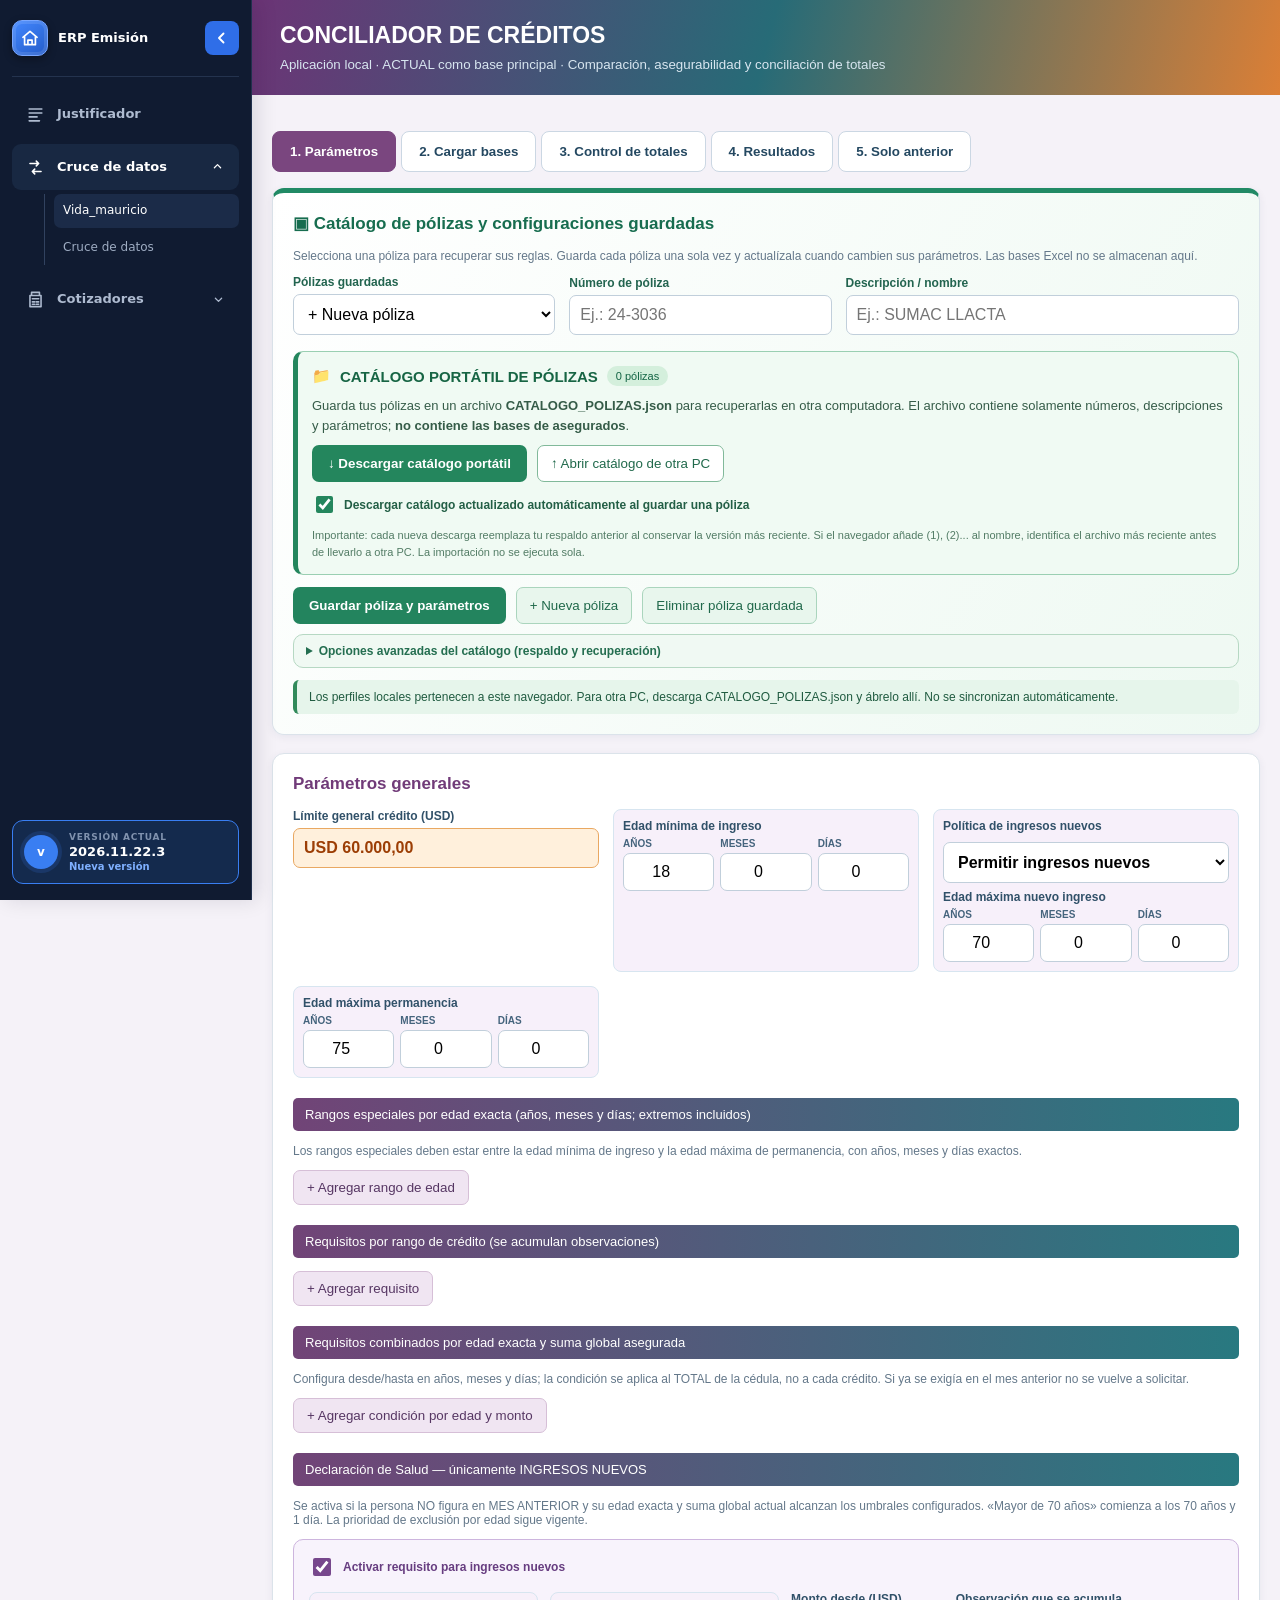
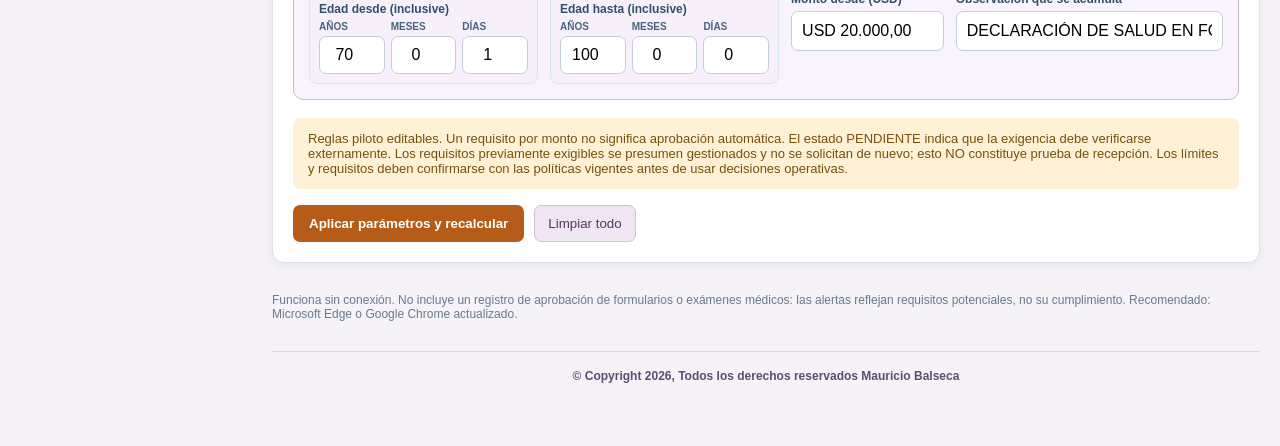
==== capturacion_facturacion.html @ f664c65d "Actualizacion proyecto modulo vida 2026" ====
<!doctype html><html lang="es"><head><meta charset="utf-8"><meta name="viewport" content="width=device-width, initial-scale=1"><title>Conciliador de Créditos | Catálogo portátil</title><!-- SECCIÓN 1: ESTILOS GENERALES Y APARIENCIA -->
<link rel="stylesheet" href="public/css/modules/vida_mauricio.css?v=20261122-3"><link rel="stylesheet" href="public/css/navigation.css?v=20261122-3"><script src="public/js/pages/navigation.js?v=20261122-3" defer></script></head><body>
<nav class="app-nav" aria-label="Herramientas principales"><a class="app-nav__brand" href="index.html">Herramientas Vida</a><div class="app-nav__links"><a class="app-nav__link" href="index.html">Justificador</a><a class="app-nav__link" href="cruce-datos.html">Cruce de datos</a><div class="app-nav__group"><button class="app-nav__group-toggle" type="button" aria-expanded="false" aria-controls="app-nav-cotizadores"><span class="app-nav__label">Cotizadores</span></button><div class="app-nav__submenu" id="app-nav-cotizadores" hidden><a class="app-nav__sublink" href="cotizador.html">Cotizador RC</a><a class="app-nav__sublink" href="cotizador-productos-cerrados.html">Productos Cerrados</a><a class="app-nav__sublink" href="macro-pesados.html">Macro Pesados</a></div></div></div></nav>
<!-- SECCIÓN 2: ENCABEZADO Y NAVEGACIÓN -->
<header class="top"><h1>CONCILIADOR DE CRÉDITOS</h1><small>Aplicación local · ACTUAL como base principal · Comparación, asegurabilidad y conciliación de totales</small></header><main class="wrap"><div class="tabs"><button class="active" data-tab="parametros">1. Parámetros</button><button data-tab="carga">2. Cargar bases</button><button data-tab="resumen">3. Control de totales</button><button data-tab="resultados">4. Resultados</button><button data-tab="salidas">5. Solo anterior</button></div>
<!-- SECCIÓN 4: PARÁMETROS EDITABLES Y REGLAS -->
<section class="pane active" id="parametros"><!-- V16: CATÁLOGO DE PÓLIZAS. Cada póliza guarda toda su parametrización de manera independiente. -->
<div class="panel policy-panel" id="policyCatalog">
  <h2><span aria-hidden="true">▣</span> Catálogo de pólizas y configuraciones guardadas</h2>
  <p class="hint">Selecciona una póliza para recuperar sus reglas. Guarda cada póliza una sola vez y actualízala cuando cambien sus parámetros. Las bases Excel no se almacenan aquí.</p>
  <div class="policy-grid">
    <div><label for="policyList">Pólizas guardadas</label><select id="policyList"><option value="">+ Nueva póliza</option></select></div>
    <div><label for="policyNumber">Número de póliza</label><input id="policyNumber" placeholder="Ej.: 24-3036" maxlength="50" autocomplete="off"></div>
    <div><label for="policyDescription">Descripción / nombre</label><input id="policyDescription" placeholder="Ej.: SUMAC LLACTA" maxlength="120" autocomplete="off"></div>
  </div>
  <!-- V24: El archivo JSON es el medio de traslado entre computadoras; no hay sincronización automática. -->
  <div class="portable-catalog" aria-label="Catálogo de pólizas portátil">
    <div class="portable-heading"><span aria-hidden="true">&#128193;</span><strong>CATÁLOGO PORTÁTIL DE PÓLIZAS</strong><span id="portableCount" class="portable-count">0 pólizas</span></div>
    <p>Guarda tus pólizas en un archivo <strong>CATALOGO_POLIZAS.json</strong> para recuperarlas en otra computadora. El archivo contiene solamente números, descripciones y parámetros; <strong>no contiene las bases de asegurados</strong>.</p>
    <div class="actions portable-actions">
      <button type="button" class="primary" id="portableDownload">&#8595; Descargar catálogo portátil</button>
      <button type="button" class="secondary" id="portableOpen">&#8593; Abrir catálogo de otra PC</button>
    </div>
    <label class="portable-auto"><input type="checkbox" id="portableAuto" checked> Descargar catálogo actualizado automáticamente al guardar una póliza</label>
    <small>Importante: cada nueva descarga reemplaza tu respaldo anterior al conservar la versión más reciente. Si el navegador añade (1), (2)... al nombre, identifica el archivo más reciente antes de llevarlo a otra PC. La importación no se ejecuta sola.</small>
  </div>
  <div class="actions policy-actions"><button type="button" class="primary" id="policySave">Guardar póliza y parámetros</button><button type="button" class="secondary" id="policyNew">+ Nueva póliza</button><button type="button" class="secondary" id="policyDelete">Eliminar póliza guardada</button></div><details class="policy-tools"><summary>Opciones avanzadas del catálogo (respaldo y recuperación)</summary><p class="hint">Puedes exportar un respaldo de las pólizas o recuperar tus configuraciones en otro equipo.</p><div class="actions"><button type="button" class="secondary" id="policyBackup">Respaldar catálogo (.json)</button><button type="button" class="secondary" id="policyImportButton">Importar catálogo (.json)</button></div></details><input type="file" id="policyImport" accept=".json,application/json" hidden><div class="actions policy-actions" style="display:none"></div>
  <div id="policyMessage" role="status" class="policy-message" aria-live="polite">Los perfiles locales pertenecen a este navegador. Para otra PC, descarga CATALOGO_POLIZAS.json y ábrelo allí. No se sincronizan automáticamente.</div>
</div>
<div class="panel"><h2>Parámetros generales</h2><div class="grid"><!-- V20: el monto de crédito es el primer parámetro editable. --><div><label>Límite general crédito (USD)</label><input type="text" id="limite" value="USD 60.000,00" inputmode="decimal" autocomplete="off" title="Importe en USD, por ejemplo USD 40.000,01"></div><div class="age-config"><label>Edad mínima de ingreso</label><div class="age-parts"><div><small>AÑOS</small><input type="number" id="min" value="18" min="0" step="1"></div><div><small>MESES</small><input type="number" id="minMes" value="0" min="0" max="11" step="1"></div><div><small>DÍAS</small><input type="number" id="minDia" value="0" min="0" max="30" step="1"></div></div></div><div class="age-config"><label>Política de ingresos nuevos</label>
<select id="allowNewEntries" aria-label="Política de ingresos nuevos" style="width:100%;font-weight:650;margin:4px 0 7px"><option value="si">Permitir ingresos nuevos</option><option value="no">No permitir ingresos nuevos — solo permanencia</option></select>
<div id="newAgePanel"><label>Edad máxima nuevo ingreso</label><div class="age-parts"><div><small>AÑOS</small><input type="number" id="maxNuevo" value="70" min="0" step="1"></div><div><small>MESES</small><input type="number" id="maxNuevoMes" value="0" min="0" max="11" step="1"></div><div><small>DÍAS</small><input type="number" id="maxNuevoDia" value="0" min="0" max="30" step="1"></div></div></div></div><div class="age-config"><label>Edad máxima permanencia</label><div class="age-parts"><div><small>AÑOS</small><input type="number" id="maxPerm" value="75" min="0" max="100" step="1"></div><div><small>MESES</small><input type="number" id="maxPermMes" value="0" min="0" max="11" step="1"></div><div><small>DÍAS</small><input type="number" id="maxPermDia" value="0" min="0" max="30" step="1"></div></div></div></div><div class="sectiontitle">Rangos especiales por edad exacta (años, meses y días; extremos incluidos)</div><p class="hint">Los rangos especiales deben estar entre la edad mínima de ingreso y la edad máxima de permanencia, con años, meses y días exactos.</p><div id="ageRanges"></div><button class="secondary" id="addAge">+ Agregar rango de edad</button><div class="sectiontitle">Requisitos por rango de crédito (se acumulan observaciones)</div><div id="guaranteeRanges"></div><button class="secondary" id="addGuarantee">+ Agregar requisito</button><div class="sectiontitle">Requisitos combinados por edad exacta y suma global asegurada</div><p class="hint">Configura desde/hasta en años, meses y días; la condición se aplica al TOTAL de la cédula, no a cada crédito. Si ya se exigía en el mes anterior no se vuelve a solicitar.</p><div id="combinedRanges"></div><button class="secondary" id="addCombined">+ Agregar condición por edad y monto</button><!-- V14: REGLA ADICIONAL EXCLUSIVA PARA INGRESOS NUEVOS. No altera las reglas históricas. -->
<div class="sectiontitle">Declaración de Salud — únicamente INGRESOS NUEVOS</div>
<p class="hint">Se activa si la persona NO figura en MES ANTERIOR y su edad exacta y suma global actual alcanzan los umbrales configurados. «Mayor de 70 años» comienza a los 70 años y 1 día. La prioridad de exclusión por edad sigue vigente.</p>
<div class="new-entry-config"><label class="new-entry-check"><input type="checkbox" id="newOnlyEnabled" checked> Activar requisito para ingresos nuevos</label><div class="new-entry-grid">
<div class="age-config"><label>Edad desde (inclusive)</label><div class="age-parts"><div><small>AÑOS</small><input type="number" min="0" max="100" step="1" id="newOnlyFromY" value="70"></div><div><small>MESES</small><input type="number" min="0" max="11" step="1" id="newOnlyFromM" value="0"></div><div><small>DÍAS</small><input type="number" min="0" max="30" step="1" id="newOnlyFromD" value="1"></div></div></div>
<div class="age-config"><label>Edad hasta (inclusive)</label><div class="age-parts"><div><small>AÑOS</small><input type="number" min="0" max="100" step="1" id="newOnlyToY" value="100"></div><div><small>MESES</small><input type="number" min="0" max="11" step="1" id="newOnlyToM" value="0"></div><div><small>DÍAS</small><input type="number" min="0" max="30" step="1" id="newOnlyToD" value="0"></div></div></div>
<div><label>Monto desde (USD)</label><input type="text" id="newOnlyAmount" inputmode="decimal" value="USD 20.000,00"></div>
<div><label>Observación que se acumula</label><input type="text" id="newOnlyObs" value="DECLARACIÓN DE SALUD EN FORMULARIO DE ASEGURABILIDAD"></div>
</div></div>
<div class="notice warn">Reglas piloto editables. Un requisito por monto no significa aprobación automática. El estado PENDIENTE indica que la exigencia debe verificarse externamente. Los requisitos previamente exigibles se presumen gestionados y no se solicitan de nuevo; esto NO constituye prueba de recepción. Los límites y requisitos deben confirmarse con las políticas vigentes antes de usar decisiones operativas.</div><div class="actions"><button class="primary" id="recalc">Aplicar parámetros y recalcular</button><button class="secondary" id="clearAllParams">Limpiar todo</button></div></div></section>
<!-- SECCIÓN 3: CARGA Y COMPARACIÓN DE BASES -->
<section class="pane" id="carga"><div class="panel"><h2>Seleccionar archivos Excel</h2><div class="twocol upload-separated"><div class="upload-card upload-current"><label>BASE ACTUAL (.xlsx)</label><input id="actualFile" type="file" accept=".xlsx"><div class="paste-area"><label for="actualPaste">O pegar BASE ACTUAL desde Excel (Ctrl+C → Ctrl+V)</label><textarea id="actualPaste" rows="6" spellcheck="false" placeholder="CÉDULA	NOMBRES COMPLETOS	FECHA DE NACIMIENTO	MONTO ACTUAL
0101234567	NOMBRE APELLIDO	13/09/2018	USD 5.000,00"></textarea><p class="hint">Copia las cuatro columnas de Excel, con o sin títulos. Si pegas datos, se usarán en lugar del archivo seleccionado.</p></div><p class="hint">Debe contener CÉDULA, NOMBRES, FECHA DE NACIMIENTO y MONTO ACTUAL. Se conservan todas las filas.</p><a class="secondary template-link" download="Plantilla_ACTUAL.xlsx" href="public/templates/Plantilla_ACTUAL.xlsx">⬇ Descargar plantilla ACTUAL (.xlsx)</a></div><div class="upload-card upload-previous"><label>MES ANTERIOR (.xlsx)</label><input id="anteriorFile" type="file" accept=".xlsx"><div class="paste-area"><label for="anteriorPaste">O pegar MES ANTERIOR desde Excel (Ctrl+C → Ctrl+V)</label><textarea id="anteriorPaste" rows="6" spellcheck="false" placeholder="CÉDULA	NOMBRES COMPLETOS	MONTO ANTERIOR
0101234567	NOMBRE APELLIDO	USD 4.500,00"></textarea><p class="hint">Copia las tres columnas de Excel, con o sin títulos. Si pegas datos, se usarán en lugar del archivo seleccionado.</p></div><p class="hint">Debe contener CÉDULA, NOMBRES COMPLETOS y MONTO ANTERIOR. No requiere fecha de nacimiento.</p><a class="secondary template-link" download="Plantilla_MES_ANTERIOR.xlsx" href="public/templates/Plantilla_MES_ANTERIOR.xlsx">⬇ Descargar plantilla MES ANTERIOR (.xlsx)</a></div></div><input type="hidden" id="corte" value=""><div class="actions"><button class="primary" id="process">Procesar y conciliar bases</button><button class="secondary" id="reset">Limpiar todo</button></div><div id="cutoffSummary" class="cutoff-summary" hidden></div><div id="status" class="notice">Los archivos se procesan dentro de este navegador. No se envían a un servidor.</div></div><div class="panel"><h2>Reglas de integridad</h2><p>La base ACTUAL es la única que define las filas exportadas en RESULTADOS. Los totales por cédula se muestran solo en la primera fila correspondiente y también en la hoja TOTALES POR CEDULA, para evitar sumarlos varias veces. Las cédulas repetidas se conservan, mientras que los límites y la comparación se calculan por suma global de cédula.</p><p>El total de MONTO ACTUAL debe coincidir con la suma de RESULTADOS. Los registros que desaparecieron se muestran por separado y se incluyen en la conciliación de la variación global.</p></div></section>
<!-- V23: Fecha de corte operativa por procesamiento, ajena a parámetros guardados -->
<dialog id="cutoffDialog" class="cutoff-modal" aria-labelledby="cutoffTitle">
  <form method="dialog" id="cutoffForm">
    <div class="cutoff-icon">📅</div>
    <h2 id="cutoffTitle">Fecha de corte de edad</h2>
    <p>Selecciona la fecha de corte correspondiente a las bases de este mes. Se utilizará para calcular edades y validar los límites; no modificará las reglas guardadas de la póliza.</p>
    <label for="cutoffInput">FECHA DE CORTE PARA ESTA CONCILIACIÓN</label>
    <input type="date" id="cutoffInput" required>
    <div class="actions"><button type="button" class="secondary" id="cutoffCancel">Cancelar</button><button type="submit" class="primary" id="cutoffAccept">Confirmar fecha y procesar</button></div>
  </form>
</dialog>
<!-- SECCIÓN 5: CONTROL DE TOTALES -->
<section class="pane" id="resumen"><div id="cutoffSummaryControl" class="cutoff-summary" hidden></div><div class="grid" id="cards"></div><div class="twocol"><div class="panel"><h2>Conciliación de movimiento</h2><div id="movement"></div></div><div class="panel"><h2>Distribución de decisiones</h2><div id="decisions"></div></div></div><div class="panel"><h2>Controles de integridad</h2><div id="checks"></div><div class="actions"><button class="primary" id="exportAll">Descargar reporte Excel (.xlsx)</button><button class="secondary" id="exportCSV">Descargar RESULTADOS (.csv)</button><button class="secondary" id="exportMass">Descargar CARGA MASIVA (.txt)</button></div></div></section>
<!-- SECCIÓN 6: RESULTADOS INDIVIDUALES -->
<section class="pane" id="resultados"><div class="panel"><h2>Resultados por crédito individual</h2><div class="rowtools"><div><label>Buscar cédula o nombre</label><input id="search" placeholder="Buscar..."></div><div><label>Estado de carga</label><select id="decisionFilter"><option value="">Todos</option><option>APTO PARA CARGA</option><option>PENDIENTE DE REQUISITOS</option><option>SUPERA EL LÍMITE DE CRÉDITO</option><option>SUPERA LA EDAD MÁXIMA DE INGRESO</option><option>OTRAS VALIDACIONES / REVISAR</option><option value="INGRESOS NUEVOS">INGRESOS NUEVOS</option><option value="NO PERMITE INGRESOS NUEVOS">NO PERMITE INGRESOS NUEVOS</option></select></div><button class="secondary" id="downloadFiltered">Exportar resultados filtrados</button></div><p class="hint">Los motivos de exclusión se muestran por separado. Si coinciden varias causas, todas permanecen en OBSERVACIONES y el registro aparece en cada filtro correspondiente.</p><p id="count" class="hint"></p><div class="tablewrap"><table><thead><tr><th>FILA</th><th>CÉDULA</th><th>ESTADO CÉDULA</th><th>NOMBRES COMPLETOS</th><th>FECHA NAC.</th><th>EDAD A/M/D</th><th>MONTO ACTUAL</th><th>SUMA GLOBAL ACTUAL</th><th>SUMA GLOBAL ANTERIOR</th><th>DIFERENCIA GLOBAL</th><th>VARIACIÓN</th><th>OBSERVACIONES</th><th>DECISIÓN</th></tr></thead><tbody id="resultBody"></tbody></table></div></div></section>
<!-- SECCIÓN 7: REGISTROS QUE SOLO CONSTAN EN EL MES ANTERIOR -->
<section class="pane" id="salidas"><div class="panel"><h2>Cédulas existentes únicamente en MES ANTERIOR</h2><p>Estos créditos no se incorporan artificialmente a la base actual, pero sus salidas sí afectan la conciliación global.</p><div class="tablewrap"><table><thead><tr><th>CÉDULA</th><th>NOMBRES COMPLETOS</th><th>TOTAL ANTERIOR</th></tr></thead><tbody id="missingBody"></tbody></table></div></div></section><p class="foot">Funciona sin conexión. No incluye un registro de aprobación de formularios o exámenes médicos: las alertas reflejan requisitos potenciales, no su cumplimiento. Recomendado: Microsoft Edge o Google Chrome actualizado.</p><footer class="legal-footer">© Copyright 2026, Todos los derechos reservados Mauricio Balseca</footer></main>
<!-- SECCIÓN 8: BIBLIOTECA JSZIP INTEGRADA PARA FUNCIONAMIENTO SIN INTERNET: conservar licencia original -->
<script src="public/js/vendor/jszip-3.10.1.min.js"></script>
<!-- SECCIÓN 9: APLICACIÓN: lectura, validación, cálculo, cuadre y exportación -->
<script src="public/js/modules/vida_mauricio.js?v=20261122-3"></script></body></html>
---- public/css/modules/vida_mauricio.css ----
:root{font-family:Arial,sans-serif;color:#18324a;background:#f2f5f9}*{box-sizing:border-box}body{margin:0}.top{background:#142e48;color:white;padding:22px 28px}.top h1{margin:0 0 6px;font-size:23px}.top small{color:#d8e6f0}.wrap{max-width:1500px;margin:20px auto;padding:0 20px}.tabs{display:flex;gap:5px;flex-wrap:wrap;margin:16px 0}.tabs button{border:1px solid #cbd7e3;padding:12px 17px;background:white;color:#244861;cursor:pointer;font-weight:bold;border-radius:8px}.tabs button.active{background:#183b59;color:white}.pane{display:none}.pane.active{display:block}.panel{background:white;padding:20px;border:1px solid #dbe3ea;border-radius:12px;margin-bottom:18px;box-shadow:0 2px 8px #142e4810}.panel h2{margin:0 0 15px;font-size:17px}.grid{display:grid;grid-template-columns:repeat(auto-fit,minmax(230px,1fr));gap:14px}.metric{background:white;border:1px solid #dce6ef;border-radius:10px;padding:16px}.metric b{font-size:23px;display:block;margin:8px 0}.metric small{color:#576d7c}.metric.positive b{color:#087653}.metric.danger b{color:#ad2a28}label{font-size:12px;color:#315169;font-weight:bold;display:block;margin-bottom:5px}input,select{padding:10px;width:100%;border:1px solid #c1cfdb;border-radius:7px;font:inherit;background:white}input[type=file]{background:#f8fbfe}input[type=number]{font-variant-numeric:tabular-nums}button.primary{background:#1871ae;color:white;border:0;padding:11px 16px;border-radius:7px;font-weight:bold;cursor:pointer}button.secondary{background:#e8f0f7;border:1px solid #cad9e5;color:#244761;padding:9px 13px;border-radius:7px;cursor:pointer}button:disabled{opacity:.45;cursor:not-allowed}.actions{display:flex;flex-wrap:wrap;gap:10px;margin-top:16px}.notice{padding:13px 15px;border-radius:7px;background:#e8f2fb;color:#224962;margin:14px 0;font-size:13px}.error{background:#ffe7e7;color:#8a2525}.good{background:#e0f4e9;color:#146144}.warn{background:#fff1d5;color:#76500e}.tablewrap{overflow:auto;max-height:550px;border:1px solid #dbe3e9;border-radius:8px}table{border-collapse:collapse;width:100%;font-size:12px}td,th{padding:9px 10px;border-bottom:1px solid #e6edf2;text-align:left;white-space:nowrap}th{position:sticky;top:0;background:#17334e;color:white;z-index:1}tr:nth-child(even){background:#f6f9fc}.tag{border-radius:6px;padding:4px 7px;font-weight:bold;background:#e2effb;color:#1a5076;white-space:nowrap}.tag.r{background:#fee3e3;color:#a23a32}.tag.y{background:#fff0c9;color:#77531b}.tag.g{background:#dff6e6;color:#14743e}.kpirow{display:flex;justify-content:space-between;border-bottom:1px solid #e5ecf1;padding:10px 0;gap:10px}.kpirow strong{font-variant-numeric:tabular-nums}.hint{color:#64788a;font-size:12px}.sectiontitle{background:#18324a;color:white;padding:9px 12px;border-radius:5px;font-size:13px;margin:20px 0 13px}.twocol{display:grid;grid-template-columns:1fr 1fr;gap:16px}@media(max-width:700px){.twocol{grid-template-columns:1fr}}.state{font-size:13px;margin-top:12px}.green{color:#007a45}.red{color:#af2c2c} .foot{font-size:12px;color:#687b8b;margin:30px 0} .alignright{text-align:right} .narrow{max-width:150px} .pill{display:inline-block;background:#e9eef5;border-radius:5px;padding:4px 8px;margin:2px;font-size:11px} .rowtools{display:flex;gap:9px;align-items:end;flex-wrap:wrap}.rowtools>div{min-width:170px;flex:1}
 .age-parts{display:grid;grid-template-columns:repeat(3,minmax(0,1fr));gap:6px}.age-parts small{display:block;font-size:10px;font-weight:bold;color:#45647d;margin-bottom:4px}.age-parts input{padding:9px 5px;text-align:center}.age-config{background:#f5f9fd;border:1px solid #d7e5f0;border-radius:8px;padding:9px} 
/* ===== V6 | SEPARACIÓN VISUAL DE ARCHIVOS ===== */
.upload-separated{gap:20px}.upload-card{padding:18px;border-radius:12px;border:1px solid #cbd8e3;min-width:0}.upload-current{background:#e9f7f2;border-left:6px solid #218a6c}.upload-previous{background:#fff1e4;border-left:6px solid #df8937}.upload-current label{color:#126e52}.upload-previous label{color:#995019}
/* ===== V6 | PIE DE PÁGINA ===== */
.legal-footer{text-align:center;margin:20px 0 26px;padding:17px 10px;border-top:1px solid #d4d9e5;color:#5b4e72;font-size:12px;font-weight:600}
 .pagination{justify-content:flex-end;margin:8px 0 12px}.pagination button{min-width:110px}.pagination .hint{min-width:125px;text-align:center}#limite{font-weight:700;color:#aa5000;background:#fff0dc;border-color:#ecb079} .template-link{display:inline-block;margin-top:12px;padding:9px 12px;border:1px solid #8ab3c7;border-radius:7px;background:#fff;color:#19364b;font-weight:700;text-decoration:none}.template-link:hover{background:#edf6fa} /* V14 — nueva sección: visualmente separada de los requisitos existentes. */
.new-entry-config{border:1px solid #cdb5de;background:#f8f3fc;padding:15px;border-radius:10px;margin:8px 0 18px}
.new-entry-check{display:flex!important;gap:9px;align-items:center;font-weight:700;color:#673d80;margin-bottom:13px}
.new-entry-check input{width:18px;height:18px;accent-color:#77478c}
.new-entry-grid{display:grid;grid-template-columns:1.2fr 1.2fr .8fr 1.4fr;gap:12px;align-items:start}
.new-entry-grid input{width:100%;min-width:0}
@media(max-width:1100px){.new-entry-grid{grid-template-columns:repeat(2,minmax(0,1fr))}}
@media(max-width:650px){.new-entry-grid{grid-template-columns:1fr}}

/* V16 — Catálogo de pólizas: identidad visible, persistencia y respaldo. */
.policy-panel{border-top:5px solid #78518e;background:linear-gradient(120deg,#fff,#fbf6ff)}
.policy-grid{display:grid;grid-template-columns:minmax(230px,1fr) minmax(190px,1fr) minmax(250px,1.5fr);gap:14px;align-items:end}
.policy-grid input,.policy-grid select{background:#fff}
.policy-actions{margin-top:12px}.policy-message{background:#edf5f8;border-left:4px solid #2d858e;padding:10px 12px;border-radius:6px;font-size:12px;color:#355369;margin-top:12px}
.policy-message.ok{background:#e7f8ed;border-color:#339766}.policy-message.bad{background:#fff0e9;border-color:#c95d33}
@media(max-width:900px){.policy-grid{grid-template-columns:1fr}}

/* V18: herramientas opcionales y campos monetarios de reglas */
.policy-tools{margin-top:10px;border:1px solid #dccce0;border-radius:10px;background:#faf7fc;padding:9px 12px;}
.policy-tools summary{cursor:pointer;color:#704480;font-weight:650;font-size:12px;}
.policy-tools .actions{margin-top:8px;}
input[data-money="1"]{background:#fff1df;border-color:#e9b67c;color:#ae4d08;font-weight:650;font-variant-numeric:tabular-nums;}

:root{color:#28343f;background:#f5f2f8}.top{background:linear-gradient(105deg,#6c3476,#276b77,#db7f36)}.tabs button.active{background:#7a467f;border-color:#7a467f}.sectiontitle{background:linear-gradient(90deg,#714477,#287980)!important}table th{background:#26777d!important}tbody tr:nth-child(even){background:#f4eff7}button.primary{background:#b55d18!important}button.secondary{background:#f0e5f2;border-color:#d6bfd7;color:#563663}.metric:nth-child(4n+1){border-left:5px solid #df8841;background:#fff7ec}.metric:nth-child(4n+2){border-left:5px solid #2e958d;background:#ebf8f5}.metric:nth-child(4n+3){border-left:5px solid #9d71b3;background:#f8f0fc}.metric:nth-child(4n+4){border-left:5px solid #cf6593;background:#fff0f6}#limite{background:#fff0dc!important;color:#9c3e05;font-weight:bold;border-color:#e9a862}#resultBody tr td:nth-child(7){background:#fff0dc;color:#9c3e05;font-weight:bold} .panel h2{color:#713b79}.age-config{background:#f7f0fa}
/* V14 — nueva sección: visualmente separada de los requisitos existentes. */
.new-entry-config{border:1px solid #cdb5de;background:#f8f3fc;padding:15px;border-radius:10px;margin:8px 0 18px}
.new-entry-check{display:flex!important;gap:9px;align-items:center;font-weight:700;color:#673d80;margin-bottom:13px}
.new-entry-check input{width:18px;height:18px;accent-color:#77478c}
.new-entry-grid{display:grid;grid-template-columns:1.2fr 1.2fr .8fr 1.4fr;gap:12px;align-items:start}
.new-entry-grid input{width:100%;min-width:0}
@media(max-width:1100px){.new-entry-grid{grid-template-columns:repeat(2,minmax(0,1fr))}}
@media(max-width:650px){.new-entry-grid{grid-template-columns:1fr}}

/* V19: Pegado desde Excel. Cada fuente mantiene su identidad visual. */
.paste-area{margin-top:14px;padding:13px;border-top:2px dashed #b9cbd2;background:rgba(255,255,255,.55);border-radius:8px}
.paste-area label{font-size:12px;margin-bottom:9px}
.paste-area textarea{display:block;width:100%;min-height:125px;padding:11px;font:12px/1.55 Consolas,monospace;resize:vertical;border:1px solid #b8cadb;border-radius:8px;background:#fff;white-space:pre;tab-size:4}
.paste-area textarea:focus{outline:2px solid #8b69a6;outline-offset:1px}
.paste-area .hint{margin-bottom:0;line-height:1.5}

/* ===== V20 | CATÁLOGO DE PÓLIZAS EN VERDE ===== */
.policy-panel{border-top:5px solid #218a65;background:linear-gradient(120deg,#ffffff,#eef9f2)}
.policy-panel h2{color:#176d4f!important}
.policy-panel .policy-grid label{color:#22644f}
.policy-panel .policy-grid input:focus,.policy-panel .policy-grid select:focus{outline:2px solid #51ab82;outline-offset:1px}
.policy-panel #policySave{background:#23845e!important}
.policy-panel #policyNew,.policy-panel #policyDelete{background:#e8f6ed;border-color:#aad5bd;color:#20694b}
.policy-panel .policy-tools{background:#f0f9f3;border-color:#b6d8c3}
.policy-panel .policy-tools summary{color:#246e50}
.policy-panel .policy-message{background:#e6f5eb;border-left-color:#328a5b;color:#205b40}
.policy-panel .policy-message.ok{background:#e0f4e8;border-left-color:#238453}
.policy-panel .policy-message.bad{background:#fff0e9;border-left-color:#c95d33}
/* V23: fecha de corte solicitada al procesar, fuera de póliza */
.cutoff-modal{border:1px solid #bcd8cc;border-top:6px solid #1d906f;border-radius:16px;padding:25px;max-width:470px;width:calc(100% - 32px);box-shadow:0 20px 70px #102b3840;color:#183b39;background:white}
.cutoff-modal::backdrop{background:rgba(16,35,48,.58)}.cutoff-modal h2{margin:5px 0 12px;color:#1b7058;font-size:21px}.cutoff-modal p{font-size:13px;line-height:1.6;color:#536b76;margin:0 0 20px}.cutoff-modal label{color:#175d49}.cutoff-modal input{font-size:17px;margin-bottom:6px}.cutoff-modal .actions{justify-content:flex-end}.cutoff-icon{font-size:28px}
.cutoff-summary{border-left:5px solid #1d906f;border-radius:8px;background:#e9f8f1;padding:13px 16px;margin-top:12px;color:#155d48;font-weight:700;font-size:13px}

/* V24: Catálogo portátil visible. No modifica el motor de conciliación. */
.portable-catalog{border:1px solid #9acfb2;border-left:5px solid #24865d;background:#f0faf3;border-radius:10px;padding:14px;margin-top:16px}
.portable-heading{display:flex;align-items:center;gap:9px;flex-wrap:wrap;color:#176544;font-size:15px}
.portable-count{font-size:11px;border-radius:25px;padding:4px 9px;background:#d4efdc;color:#126443}
.portable-catalog p{font-size:13px;color:#355c48;line-height:1.5;margin:10px 0}
.portable-catalog .actions{margin:10px 0}
.portable-catalog #portableDownload{background:#24865d!important}
.portable-catalog #portableOpen{background:#fff!important;color:#20694b;border:1px solid #81b99a}
.portable-auto{display:flex;align-items:center;gap:8px;font-size:12px;color:#235f46;font-weight:600;margin:11px 0}
.portable-auto input{width:17px;height:17px;accent-color:#24865d;flex:none}
.portable-catalog small{font-size:11px;color:#527c65;line-height:1.5;display:block}

/* V27: separación por emisor y catálogo protegido sin alterar el motor. */
.version-badge{font-size:13px;opacity:.82;margin-left:6px}
.policy-grid{grid-template-columns:minmax(230px,1fr) minmax(190px,1fr) minmax(250px,1.5fr)}
.issuer-picker{grid-column:1 / -1;background:#e8f8ee;border:1px solid #a6d7bd;border-radius:9px;padding:12px}
.issuer-picker select{max-width:650px;border-color:#79bc97;font-weight:650}
.catalog-lock{max-width:560px;margin:0 auto;padding:22px;border:1px solid #b8dcca;background:#f1faf4;border-radius:12px}
.catalog-lock input{max-width:100%}.catalog-lock p{line-height:1.5}
.catalog-unlocked{display:none}.catalog-unlocked.active{display:block}
.catalog-locked.hidden{display:none}
.catalog-toolbar{display:flex;gap:12px;flex-wrap:wrap;align-items:center}
.catalog-toolbar button{margin-top:4px}
#newOnlyDetails[hidden]{display:none!important}
@media(max-width:850px){.policy-grid{grid-template-columns:1fr}}
---- public/css/navigation.css ----
/* Navegacion compartida: primero se define la barra y luego su modo lateral. */
.app-nav {
  position: sticky;
  top: 0;
  z-index: 1000;
  display: flex;
  align-items: center;
  justify-content: space-between;
  gap: 16px;
  padding: 10px clamp(14px, 3vw, 28px);
  background: #102a43;
  color: #fff;
  border-bottom: 1px solid #274c6b;
  box-shadow: 0 2px 12px #0b1f3326;
  font-family: system-ui, -apple-system, BlinkMacSystemFont, "Segoe UI", sans-serif;
}
.app-nav__brand {
  color: #fff;
  font-size: 15px;
  font-weight: 750;
  text-decoration: none;
  white-space: nowrap;
}
.app-nav__links {
  display: flex;
  flex-wrap: wrap;
  justify-content: flex-end;
  gap: 8px;
}
.app-nav__link {
  display: inline-flex;
  align-items: center;
  min-height: 38px;
  padding: 7px 13px;
  border: 1px solid #55758f;
  border-radius: 8px;
  color: #eaf4fb;
  font-size: 14px;
  font-weight: 650;
  line-height: 1.2;
  text-decoration: none;
}
.app-nav__link:hover {
  background: #1e4868;
  border-color: #8bb7d4;
}
.app-nav__link[aria-current="page"] {
  background: #fff;
  border-color: #fff;
  color: #173b59;
}
.app-nav__link:focus-visible,
.app-nav__brand:focus-visible {
  outline: 3px solid #fbbf24;
  outline-offset: 2px;
}
@media (max-width: 620px) {
  .app-nav {
    align-items: stretch;
    flex-direction: column;
    gap: 8px;
  }
  .app-nav__links {
    display: grid;
    grid-template-columns: 1fr 1fr;
  }
  .app-nav__link {
    justify-content: center;
    text-align: center;
  }
}

/* Barra lateral */
:root {
  --sidebar-width: 252px;
  --sidebar-compact-width: 72px;
}
body {
  padding-left: var(--sidebar-width);
  transition: padding-left 180ms ease;
}
body.sidebar-collapsed { padding-left: var(--sidebar-compact-width); }
/* Empuja el pie al borde inferior sin superponerlo al contenido. */
@media screen {
  body {
    display: flex;
    min-height: 100vh;
    flex-direction: column;
  }
  body > main {
    width: 100%;
    flex: 1 0 auto;
  }
}
.app-nav {
  position: fixed;
  inset: 0 auto 0 0;
  z-index: 1000;
  display: flex;
  width: var(--sidebar-width);
  height: 100dvh;
  flex-direction: column;
  align-items: stretch;
  justify-content: flex-start;
  gap: 16px;
  padding: 16px 12px;
  overflow-x: hidden;
  overflow-y: auto;
  background: #101b31;
  color: #fff;
  border-right: 1px solid #20304d;
  border-bottom: 0;
  box-shadow: 5px 0 20px #0811201f;
  transition: width 180ms ease;
}
.app-nav.is-collapsed {
  width: var(--sidebar-compact-width);
  padding-inline: 10px;
}
.app-nav__head {
  display: flex;
  min-height: 44px;
  align-items: center;
  gap: 8px;
}
.app-nav__brand {
  display: flex;
  min-width: 0;
  flex: 1;
  align-items: center;
  gap: 10px;
}
.app-nav__mark {
  display: grid;
  width: 36px;
  height: 36px;
  flex: 0 0 36px;
  place-items: center;
  border: 1px solid #79a7ff;
  border-radius: 10px;
  background: linear-gradient(145deg, #4388ff, #245cc9);
  box-shadow: inset 0 0 0 3px #ffffff1c, 0 3px 9px #0005;
  font-size: 13px;
  font-weight: 800;
  letter-spacing: -.03em;
}
.app-nav__mark svg {
  width: 20px;
  height: 20px;
  fill: none;
  stroke: currentColor;
  stroke-linecap: round;
  stroke-linejoin: round;
  stroke-width: 2;
}
.app-nav__copy {
  display: flex;
  min-width: 0;
  flex-direction: column;
  line-height: 1.15;
  white-space: nowrap;
}
.app-nav__copy strong {
  overflow: hidden;
  font-size: 13px;
  text-overflow: ellipsis;
}
.app-nav__copy small {
  margin-top: 4px;
  color: #94a4bf;
  font-size: 10px;
}
.app-nav__toggle {
  display: grid;
  width: 34px;
  height: 34px;
  flex: 0 0 34px;
  place-items: center;
  padding: 0;
  border: 0;
  border-radius: 8px;
  background: #2f6ee8;
  color: #fff;
  cursor: pointer;
}
.app-nav__toggle svg {
  width: 18px;
  height: 18px;
  transition: transform 180ms ease;
}
.app-nav.is-collapsed .app-nav__toggle svg { transform: rotate(180deg); }
.app-nav__links {
  display: flex;
  grid-template-columns: none;
  flex-direction: column;
  justify-content: flex-start;
  gap: 7px;
  padding-top: 14px;
  border-top: 1px solid #24334e;
}
.app-nav__link {
  position: relative;
  display: flex;
  min-height: 46px;
  align-items: center;
  justify-content: flex-start;
  gap: 12px;
  padding: 10px 12px;
  overflow: hidden;
  border: 1px solid transparent;
  border-radius: 9px;
  color: #aebbd0;
  font-size: 13px;
  font-weight: 600;
  text-align: left;
  white-space: nowrap;
}
.app-nav__link:hover {
  background: #182842;
  border-color: transparent;
  color: #fff;
}
.app-nav__link[aria-current="page"] {
  background: linear-gradient(100deg, #397ef2, #2662df);
  border-color: transparent;
  color: #fff;
  box-shadow: 0 6px 18px #0c3b9b4d;
}
/* El grupo de Cotizadores usa un boton accesible y enlaces secundarios. */
.app-nav__group { min-width:0; }
.app-nav__group-toggle {
  position:relative;
  display:flex;
  width:100%;
  min-height:46px;
  align-items:center;
  gap:12px;
  padding:10px 12px;
  border:1px solid transparent;
  border-radius:9px;
  background:transparent;
  color:#aebbd0;
  font:600 13px/1.2 system-ui,-apple-system,BlinkMacSystemFont,"Segoe UI",sans-serif;
  text-align:left;
  white-space:nowrap;
  cursor:pointer;
}
.app-nav__group-toggle:hover,
.app-nav__group-toggle.is-active,
.app-nav__group.is-active > .app-nav__group-toggle {
  background:#182842;
  color:#fff;
}
.app-nav__group-toggle:focus-visible,
.app-nav__sublink:focus-visible {
  outline:3px solid #fbbf24;
  outline-offset:2px;
}
.app-nav__caret {
  display:grid;
  width:16px;
  height:16px;
  flex:0 0 16px;
  place-items:center;
  margin-left:auto;
  transition:transform 180ms ease;
}
.app-nav__caret svg {
  width:15px;
  height:15px;
  fill:none;
  stroke:currentColor;
  stroke-linecap:round;
  stroke-linejoin:round;
  stroke-width:2;
}
.app-nav__group.is-expanded .app-nav__caret { transform:rotate(180deg); }
.app-nav__submenu {
  display:grid;
  gap:3px;
  margin:4px 0 4px 32px;
  padding-left:9px;
  border-left:1px solid #31425f;
}
.app-nav__submenu[hidden] { display:none; }
.app-nav__sublink {
  display:block;
  min-height:34px;
  padding:8px 9px;
  border-radius:7px;
  color:#9eacc2;
  font-size:12px;
  line-height:1.35;
  text-decoration:none;
}
.app-nav__sublink:hover,
.app-nav__sublink[aria-current="page"] {
  background:#1b2b48;
  color:#fff;
}
.app-nav__icon {
  display: grid;
  width: 20px;
  height: 20px;
  flex: 0 0 20px;
  place-items: center;
}
.app-nav__icon svg {
  width: 19px;
  height: 19px;
  fill: none;
  stroke: currentColor;
  stroke-linecap: round;
  stroke-linejoin: round;
  stroke-width: 2;
}
.app-nav__release {
  display:flex;
  width:100%;
  min-height:64px;
  align-items:center;
  gap:11px;
  margin-top:auto;
  padding:10px 11px;
  border:1px solid #2a3d5e;
  border-radius:11px;
  background:#14233d;
  color:#c8d5e8;
  font:inherit;
  text-align:left;
  cursor:pointer;
}
.app-nav__release:hover { background:#192b49; border-color:#3e587d; }
.app-nav__release:focus-visible { outline:3px solid #fbbf24; outline-offset:2px; }
.app-nav__release-icon {
  display:grid;
  width:34px;
  height:34px;
  flex:0 0 34px;
  place-items:center;
  border-radius:50%;
  background:#243752;
  color:#aebed5;
  font-size:12px;
  font-weight:800;
}
.app-nav__release.is-new { border-color:#397ef2; background:#142a4d; }
.app-nav__release.is-new .app-nav__release-icon {
  background:#397ef2;
  color:#fff;
  box-shadow:0 0 0 4px #397ef229;
}
.app-nav__release-copy { display:flex; min-width:0; flex-direction:column; gap:2px; }
.app-nav__release-copy small { color:#8092ae; font-size:9px; font-weight:750; letter-spacing:.08em; }
.app-nav__release-copy strong { color:#fff; font-size:13px; }
.app-nav__release-copy span { color:#8fa3bf; font-size:10px; }
.app-nav__release.is-new .app-nav__release-copy span { color:#7fb0ff; font-weight:700; }
.app-nav.is-collapsed .app-nav__label,
.app-nav.is-collapsed .app-nav__copy,
.app-nav.is-collapsed .app-nav__caret,
.app-nav.is-collapsed .app-nav__release-copy { display: none; }
.app-nav.is-collapsed .app-nav__head { flex-direction: column; }
.app-nav.is-collapsed .app-nav__brand { flex: 0 0 auto; }
.app-nav.is-collapsed .app-nav__link,
.app-nav.is-collapsed .app-nav__group-toggle,
.app-nav.is-collapsed .app-nav__release {
  justify-content: center;
  padding-inline: 0;
}
.app-nav.is-collapsed .app-nav__release { min-height:46px; }
.app-nav.is-collapsed .app-nav__link:hover::after,
.app-nav.is-collapsed .app-nav__group-toggle:hover::after,
.app-nav.is-collapsed .app-nav__release:hover::after {
  position: fixed;
  left: 66px;
  z-index: 1100;
  padding: 7px 10px;
  border-radius: 6px;
  background: #0b1324;
  color: #fff;
  box-shadow: 0 4px 14px #0006;
  content: attr(data-label);
  font-size: 12px;
  pointer-events: none;
}
.app-nav__toggle:focus-visible { outline: 3px solid #fbbf24; outline-offset: 2px; }
@media (max-width: 760px) {
  html body,
  html body.sidebar-collapsed { padding-left: var(--sidebar-compact-width); }
  .app-nav:not(.is-collapsed) { box-shadow: 8px 0 28px #03071170; }
}
@media (prefers-reduced-motion: reduce) {
  body,
  .app-nav,
  .app-nav__toggle svg,
  .app-nav__caret { transition: none; }
}
.app-footer {
  /* El fondo oscuro mantiene legible el texto en todas las paginas. */
  width: 100%;
  flex: 0 0 auto;
  margin: auto 0 0;
  padding: 20px 24px 28px;
  background: #101b31;
  color: #eaf4fb;
  font-family: system-ui, -apple-system, BlinkMacSystemFont, "Segoe UI", sans-serif;
  font-size: 13px;
  line-height: 1.6;
  text-align: center;
}
.app-footer strong { color: #fff; }
@media print {
  .app-footer { background: transparent; color: #334155; }
  .app-footer strong { color: #1e293b; }
}
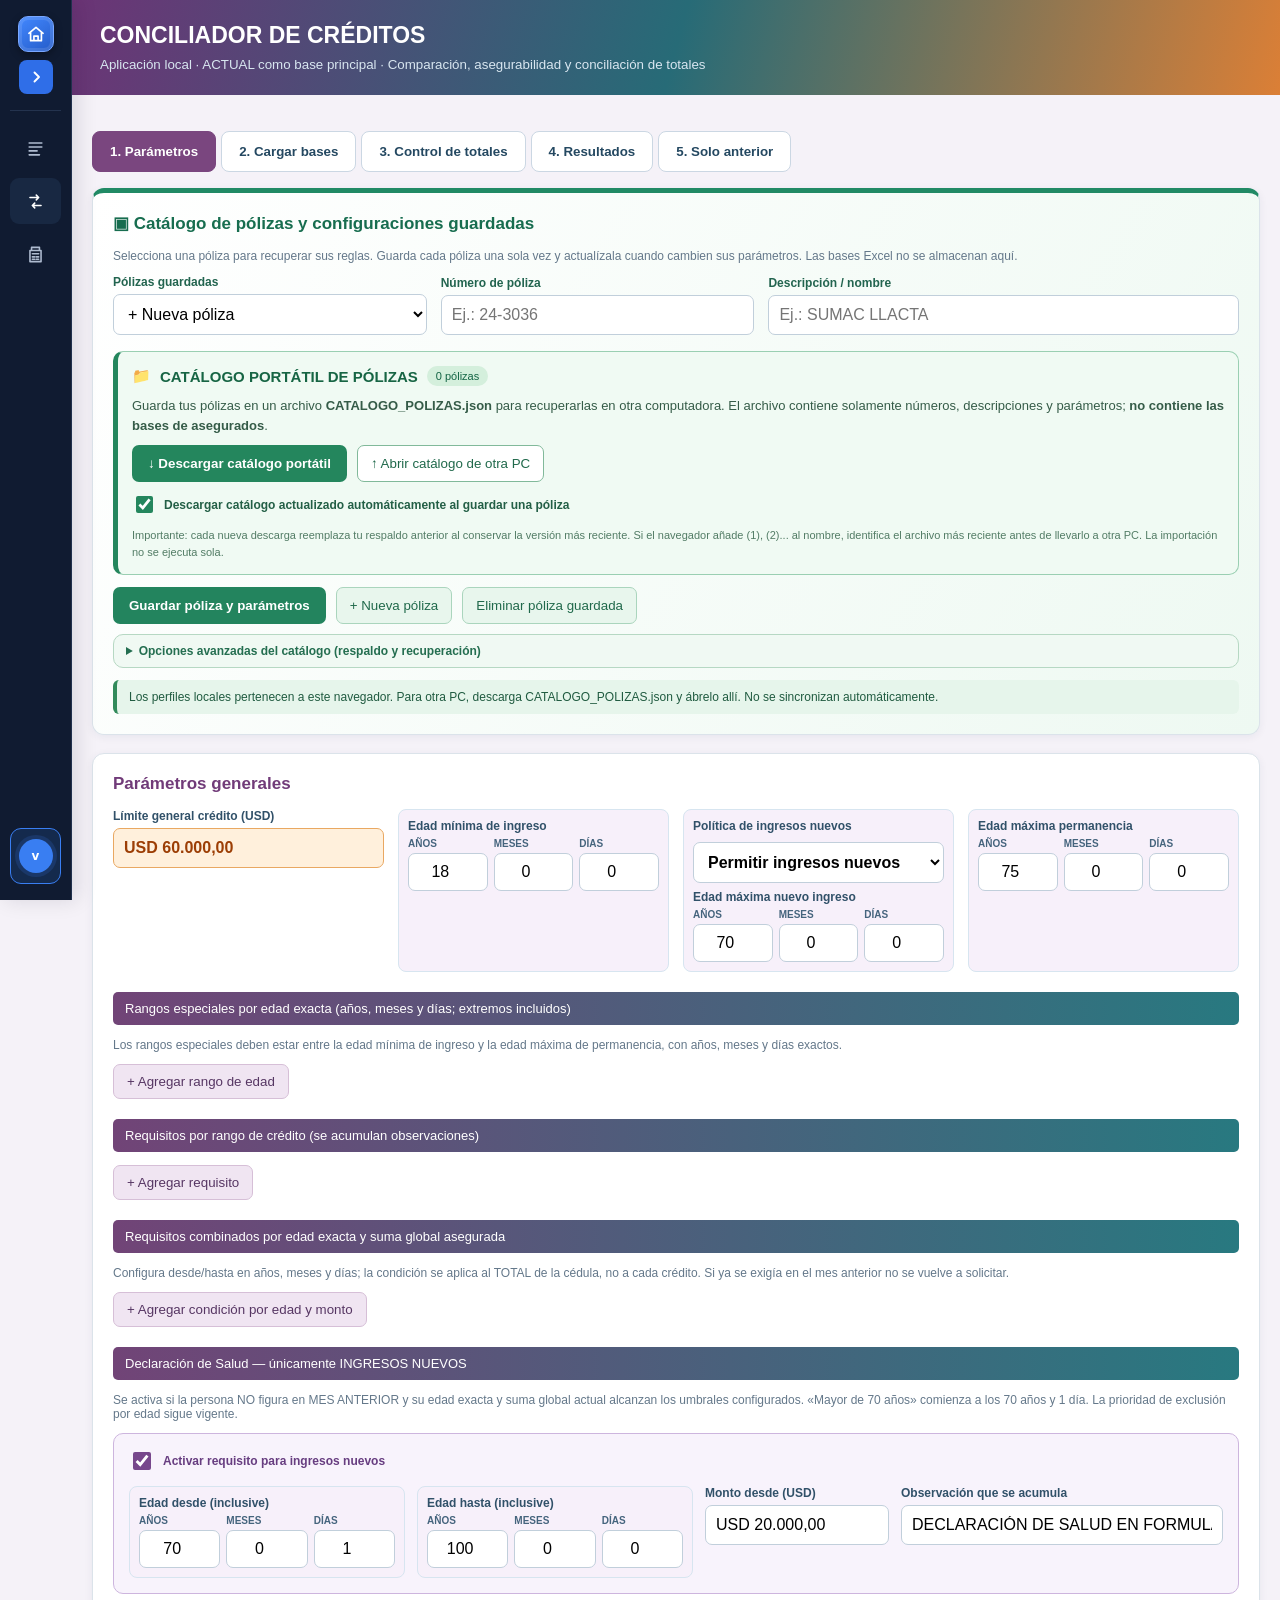
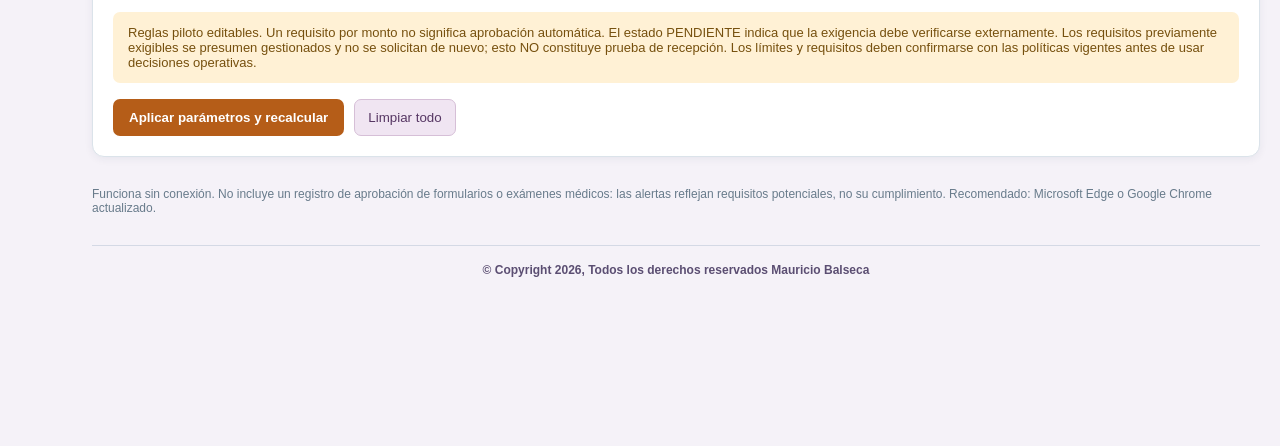
==== commit e211250b: "Valida y renueva la version en todas las paginas" ====
--- a/capturacion_facturacion.html
+++ b/capturacion_facturacion.html
@@ -1,5 +1,5 @@
 <!doctype html><html lang="es"><head><meta charset="utf-8"><meta name="viewport" content="width=device-width, initial-scale=1"><title>Conciliador de Créditos | Catálogo portátil</title><!-- SECCIÓN 1: ESTILOS GENERALES Y APARIENCIA -->
-<link rel="stylesheet" href="public/css/modules/vida_mauricio.css?v=20261122-3"><link rel="stylesheet" href="public/css/navigation.css?v=20261122-3"><script src="public/js/pages/navigation.js?v=20261122-3" defer></script></head><body>
+<link rel="stylesheet" href="public/css/modules/vida_mauricio.css?v=20261122-3"><link rel="stylesheet" href="public/css/navigation.css?v=20261122-3"><script src="public/js/pages/navigation.js?v=20261124-auto-1" defer></script></head><body>
 <nav class="app-nav" aria-label="Herramientas principales"><a class="app-nav__brand" href="index.html">Herramientas Vida</a><div class="app-nav__links"><a class="app-nav__link" href="index.html">Justificador</a><a class="app-nav__link" href="cruce-datos.html">Cruce de datos</a><div class="app-nav__group"><button class="app-nav__group-toggle" type="button" aria-expanded="false" aria-controls="app-nav-cotizadores"><span class="app-nav__label">Cotizadores</span></button><div class="app-nav__submenu" id="app-nav-cotizadores" hidden><a class="app-nav__sublink" href="cotizador.html">Cotizador RC</a><a class="app-nav__sublink" href="cotizador-productos-cerrados.html">Productos Cerrados</a><a class="app-nav__sublink" href="macro-pesados.html">Macro Pesados</a></div></div></div></nav>
 <!-- SECCIÓN 2: ENCABEZADO Y NAVEGACIÓN -->
 <header class="top"><h1>CONCILIADOR DE CRÉDITOS</h1><small>Aplicación local · ACTUAL como base principal · Comparación, asegurabilidad y conciliación de totales</small></header><main class="wrap"><div class="tabs"><button class="active" data-tab="parametros">1. Parámetros</button><button data-tab="carga">2. Cargar bases</button><button data-tab="resumen">3. Control de totales</button><button data-tab="resultados">4. Resultados</button><button data-tab="salidas">5. Solo anterior</button></div>
